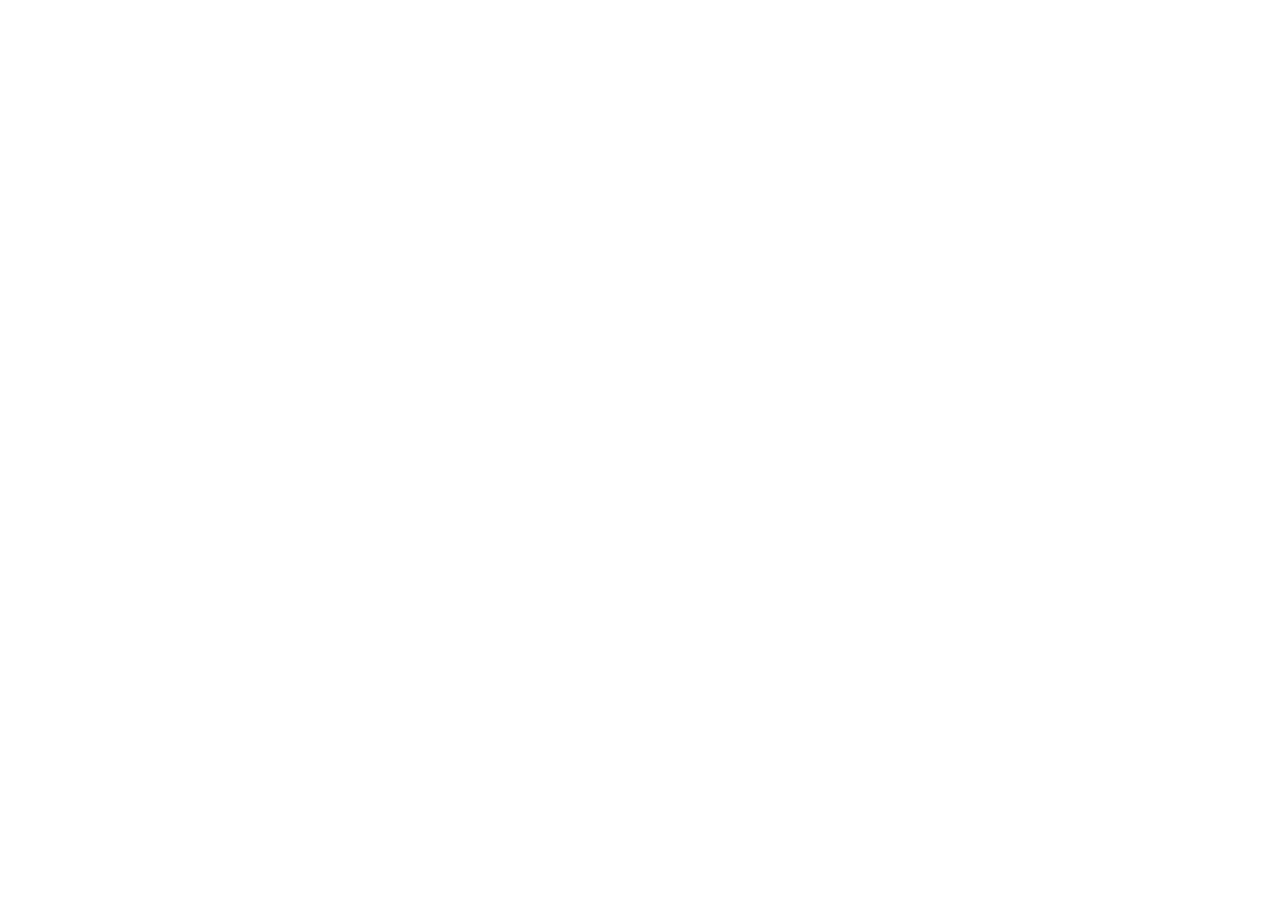
==== frontend-development.html @ 3789cf27 "first commit" ====
<!doctype html>
<html lang="ja">
<head>
  <meta charset="utf-8">
  <meta name="viewport" content="width=device-width, initial-scale=1">
  <title>フロントエンド開発 | Code Canvas</title>
</head>
<body>
  <!-- ワークショップ受講者がページ内容を作成してください。 -->
</body>
</html>
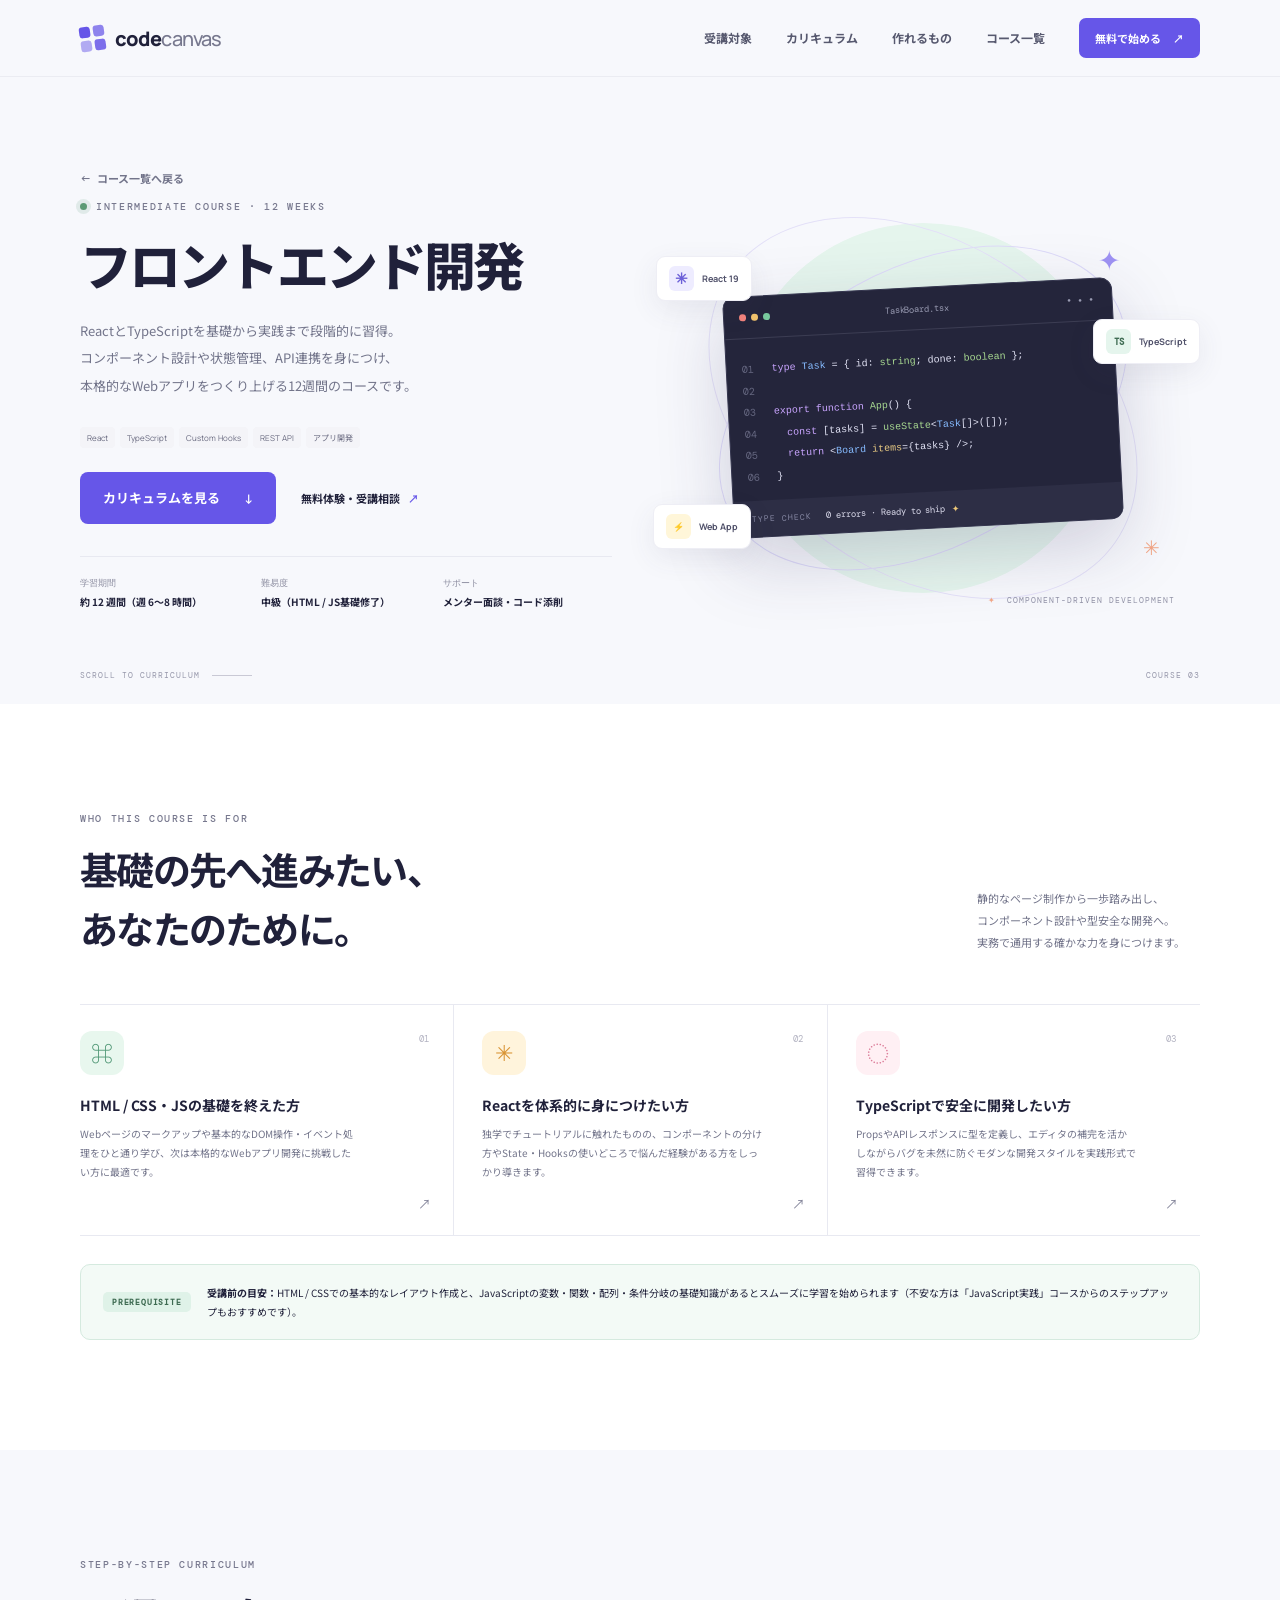
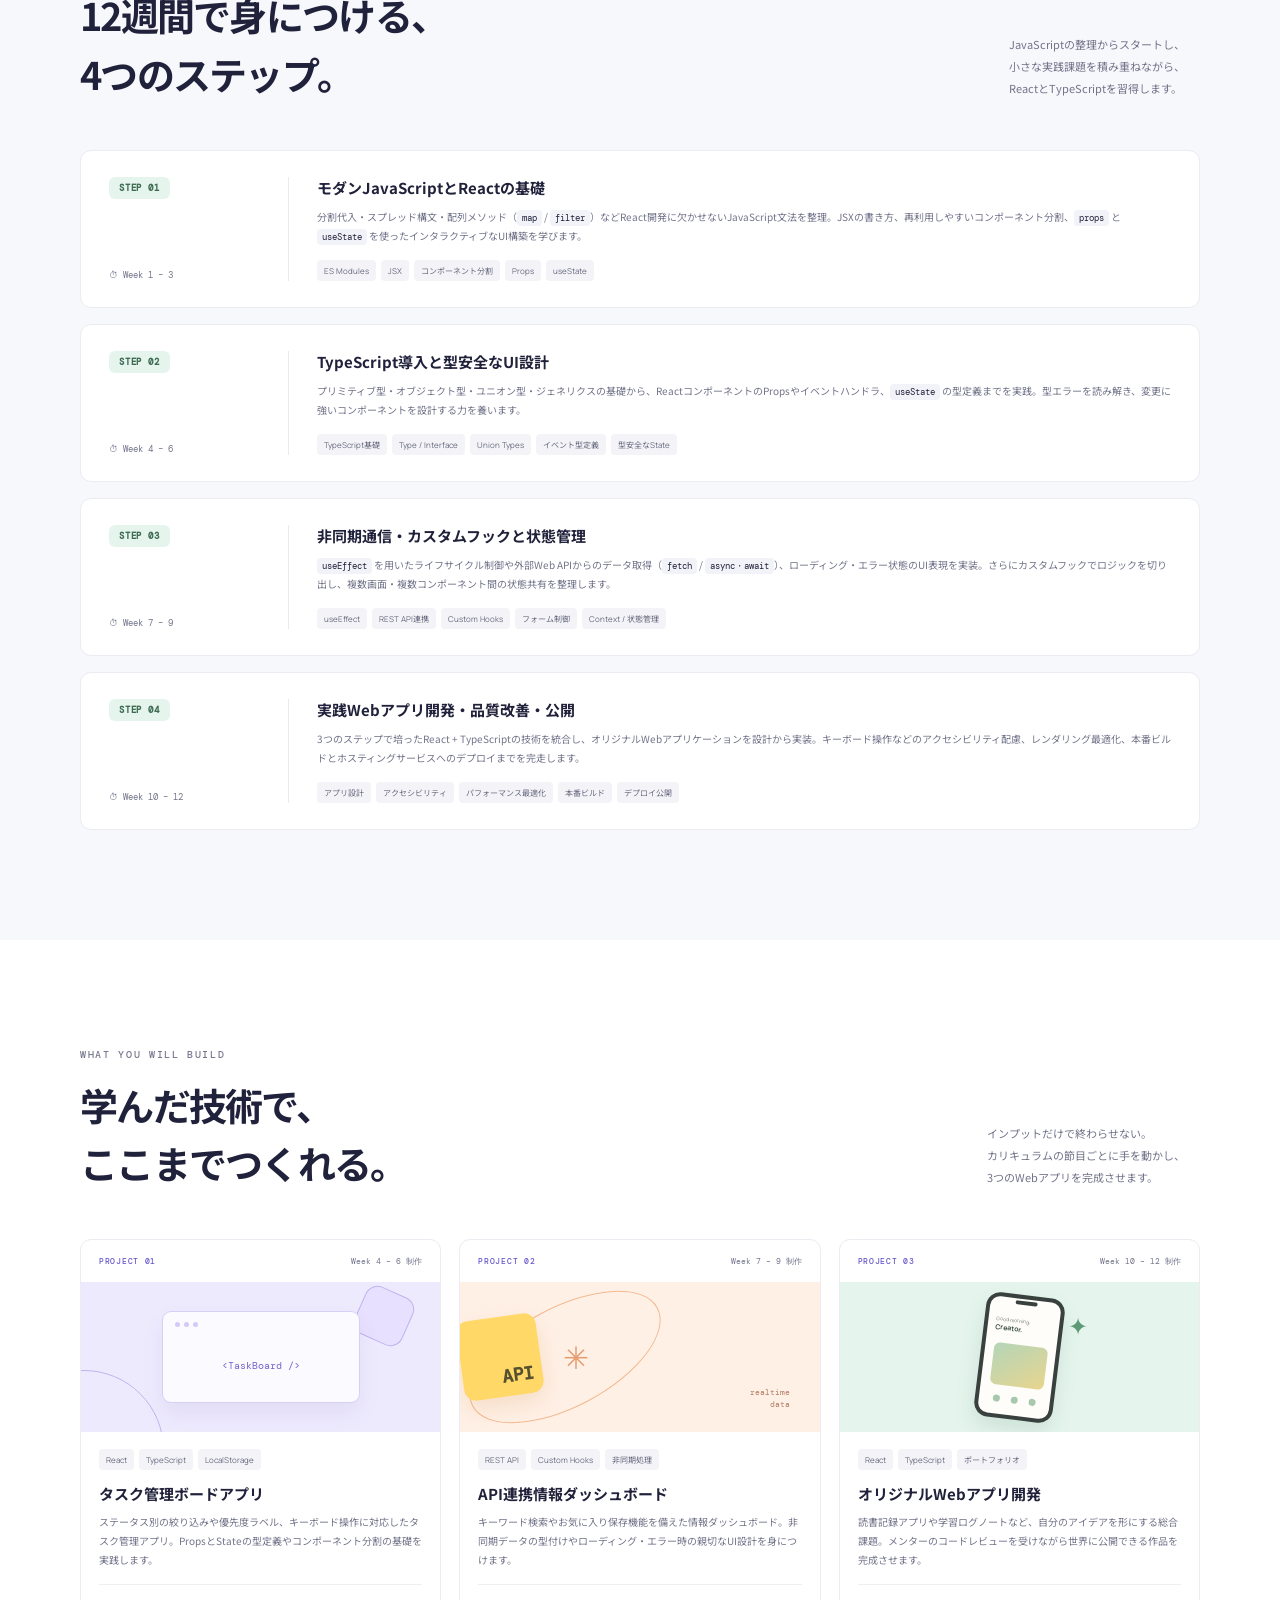
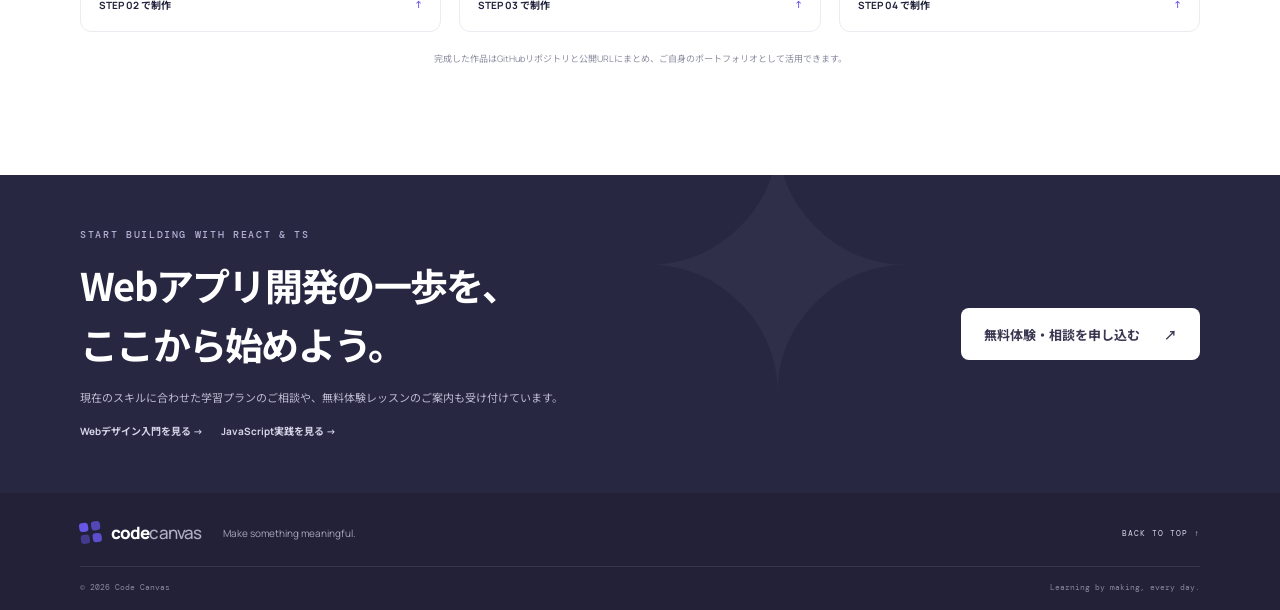
==== commit b37f1035: "feat: フロントエンド開発コースの詳細ページを作成 (#23)" ====
--- a/frontend-development.html
+++ b/frontend-development.html
@@ -3,9 +3,205 @@
 <head>
   <meta charset="utf-8">
   <meta name="viewport" content="width=device-width, initial-scale=1">
+  <meta name="description" content="Code Canvasのフロントエンド開発コース詳細。ReactとTypeScriptを使い、段階的なカリキュラムで本格的なWebアプリケーション開発を学びます。">
+  <meta name="theme-color" content="#f7f8fc">
   <title>フロントエンド開発 | Code Canvas</title>
+  <link rel="preconnect" href="https://fonts.googleapis.com">
+  <link rel="preconnect" href="https://fonts.gstatic.com" crossorigin>
+  <link href="https://fonts.googleapis.com/css2?family=DM+Mono:wght@400;500&family=Manrope:wght@400;500;600;700;800&family=Noto+Sans+JP:wght@400;500;600;700;800&display=swap" rel="stylesheet">
+  <link rel="stylesheet" href="styles.css">
+  <script src="script.js" defer></script>
 </head>
 <body>
-  <!-- ワークショップ受講者がページ内容を作成してください。 -->
+  <a class="skip-link" href="#main">コンテンツへスキップ</a>
+  <header class="site-header">
+    <div class="container header-inner">
+      <a class="brand" href="index.html" aria-label="Code Canvas ホーム">
+        <span class="brand-mark" aria-hidden="true"><span></span><span></span><span></span><span></span></span>
+        <span>code<span class="brand-light">canvas</span></span>
+      </a>
+      <button class="menu-toggle" type="button" aria-expanded="false" aria-controls="primary-nav" aria-label="メニューを開く">
+        <span></span><span></span>
+      </button>
+      <nav class="nav" id="primary-nav" aria-label="メインナビゲーション">
+        <a href="#target">受講対象</a>
+        <a href="#curriculum">カリキュラム</a>
+        <a href="#projects">作れるもの</a>
+        <a href="index.html#courses">コース一覧</a>
+        <a class="button button-small nav-cta" href="index.html#contact">無料で始める <span aria-hidden="true">↗</span></a>
+      </nav>
+    </div>
+  </header>
+
+  <main id="main">
+    <section class="hero course-hero" id="overview" aria-labelledby="course-hero-title">
+      <div class="container hero-grid">
+        <div class="hero-copy">
+          <a class="back-link" href="index.html#courses"><span aria-hidden="true">←</span> コース一覧へ戻る</a>
+          <p class="eyebrow"><span class="eyebrow-dot dot-mint"></span> INTERMEDIATE COURSE · 12 WEEKS</p>
+          <h1 id="course-hero-title"><span>フロントエンド</span><span>開発</span></h1>
+          <p class="hero-lead">ReactとTypeScriptを基礎から実践まで段階的に習得。<br>コンポーネント設計や状態管理、API連携を身につけ、<br>本格的なWebアプリをつくり上げる12週間のコースです。</p>
+          <div class="course-tags hero-tags" aria-label="学習する主な技術"><span>React</span><span>TypeScript</span><span>Custom Hooks</span><span>REST API</span><span>アプリ開発</span></div>
+          <div class="hero-actions">
+            <a class="button" href="#curriculum">カリキュラムを見る <span aria-hidden="true">↓</span></a>
+            <a class="text-link" href="index.html#contact">無料体験・受講相談 <span aria-hidden="true">↗</span></a>
+          </div>
+          <dl class="course-meta-list">
+            <div><dt>学習期間</dt><dd>約 12 週間（週 6〜8 時間）</dd></div>
+            <div><dt>難易度</dt><dd>中級（HTML / JS基礎修了）</dd></div>
+            <div><dt>サポート</dt><dd>メンター面談・コード添削</dd></div>
+          </dl>
+        </div>
+        <div class="hero-art course-hero-art" aria-label="ReactとTypeScriptでコンポーネントを組み立てる様子を表したイラスト" role="img">
+          <div class="art-orbit orbit-one"></div><div class="art-orbit orbit-two"></div>
+          <div class="floating-tag tag-html"><span class="tag-icon blue">✳</span><span>React 19</span></div>
+          <div class="floating-tag tag-js"><span class="tag-icon mint">TS</span><span>TypeScript</span></div>
+          <div class="floating-tag tag-react"><span class="tag-icon yellow">⚡</span><span>Web App</span></div>
+          <div class="editor-card">
+            <div class="editor-top"><div class="editor-dots"><i></i><i></i><i></i></div><span>TaskBoard.tsx</span><span class="editor-menu">···</span></div>
+            <div class="editor-body" aria-hidden="true">
+              <div><b>01</b><code><span class="code-purple">type</span> <span class="code-blue">Task</span> = { id: <span class="code-green">string</span>; done: <span class="code-green">boolean</span> };</code></div>
+              <div><b>02</b><code></code></div>
+              <div><b>03</b><code><span class="code-purple">export function</span> <span class="code-green">App</span>() {</code></div>
+              <div><b>04</b><code>&nbsp;&nbsp;<span class="code-purple">const</span> [tasks] = <span class="code-green">useState</span>&lt;<span class="code-blue">Task</span>[]&gt;([]);</code></div>
+              <div><b>05</b><code>&nbsp;&nbsp;<span class="code-purple">return</span> &lt;<span class="code-blue">Board</span> <span class="code-yellow">items</span>={tasks} /&gt;;</code></div>
+              <div><b>06</b><code>}</code></div>
+            </div>
+            <div class="editor-output"><span class="output-label">TYPE CHECK</span><span>0 errors · Ready to ship<span class="sparkle">✦</span></span></div>
+          </div>
+          <span class="art-spark spark-a">✦</span><span class="art-spark spark-b">✳</span>
+          <div class="art-note"><span>✦</span> COMPONENT-DRIVEN DEVELOPMENT</div>
+        </div>
+      </div>
+      <div class="hero-bottom container"><span>SCROLL TO CURRICULUM</span><span class="scroll-line"></span><span>COURSE 03</span></div>
+    </section>
+
+    <section class="section about-section" id="target" aria-labelledby="target-title">
+      <div class="container">
+        <div class="section-heading">
+          <div>
+            <p class="eyebrow">WHO THIS COURSE IS FOR</p>
+            <h2 id="target-title">基礎の先へ進みたい、<br class="mobile-break">あなたのために。</h2>
+          </div>
+          <p class="section-intro">静的なページ制作から一歩踏み出し、<br>コンポーネント設計や型安全な開発へ。<br>実務で通用する確かな力を身につけます。</p>
+        </div>
+        <div class="feature-grid">
+          <article class="feature-card"><span class="feature-number">01</span><div class="feature-icon icon-green" aria-hidden="true">⌘</div><h3>HTML / CSS・JSの基礎を終えた方</h3><p>Webページのマークアップや基本的なDOM操作・イベント処理をひと通り学び、次は本格的なWebアプリ開発に挑戦したい方に最適です。</p><span class="feature-arrow" aria-hidden="true">↗</span></article>
+          <article class="feature-card"><span class="feature-number">02</span><div class="feature-icon icon-yellow" aria-hidden="true">✳</div><h3>Reactを体系的に身につけたい方</h3><p>独学でチュートリアルに触れたものの、コンポーネントの分け方やState・Hooksの使いどころで悩んだ経験がある方をしっかり導きます。</p><span class="feature-arrow" aria-hidden="true">↗</span></article>
+          <article class="feature-card"><span class="feature-number">03</span><div class="feature-icon icon-pink" aria-hidden="true">◌</div><h3>TypeScriptで安全に開発したい方</h3><p>PropsやAPIレスポンスに型を定義し、エディタの補完を活かしながらバグを未然に防ぐモダンな開発スタイルを実践形式で習得できます。</p><span class="feature-arrow" aria-hidden="true">↗</span></article>
+        </div>
+        <div class="prereq-box" role="note" aria-label="受講前の目安スキル">
+          <span class="prereq-badge">PREREQUISITE</span>
+          <p><strong>受講前の目安：</strong>HTML / CSSでの基本的なレイアウト作成と、JavaScriptの変数・関数・配列・条件分岐の基礎知識があるとスムーズに学習を始められます（不安な方は「JavaScript実践」コースからのステップアップもおすすめです）。</p>
+        </div>
+      </div>
+    </section>
+
+    <section class="section courses-section" id="curriculum" aria-labelledby="curriculum-title">
+      <div class="container">
+        <div class="section-heading">
+          <div>
+            <p class="eyebrow">STEP-BY-STEP CURRICULUM</p>
+            <h2 id="curriculum-title">12週間で身につける、<br class="mobile-break">4つのステップ。</h2>
+          </div>
+          <p class="section-intro">JavaScriptの整理からスタートし、<br>小さな実践課題を積み重ねながら、<br>ReactとTypeScriptを習得します。</p>
+        </div>
+        <ol class="curriculum-list">
+          <li class="curriculum-item">
+            <div class="curriculum-meta"><span class="curriculum-step">STEP 01</span><span class="curriculum-weeks">⏱ Week 1 – 3</span></div>
+            <div class="curriculum-body">
+              <h3>モダンJavaScriptとReactの基礎</h3>
+              <p>分割代入・スプレッド構文・配列メソッド（<code>map</code> / <code>filter</code>）などReact開発に欠かせないJavaScript文法を整理。JSXの書き方、再利用しやすいコンポーネント分割、<code>props</code> と <code>useState</code> を使ったインタラクティブなUI構築を学びます。</p>
+              <div class="course-tags"><span>ES Modules</span><span>JSX</span><span>コンポーネント分割</span><span>Props</span><span>useState</span></div>
+            </div>
+          </li>
+          <li class="curriculum-item">
+            <div class="curriculum-meta"><span class="curriculum-step">STEP 02</span><span class="curriculum-weeks">⏱ Week 4 – 6</span></div>
+            <div class="curriculum-body">
+              <h3>TypeScript導入と型安全なUI設計</h3>
+              <p>プリミティブ型・オブジェクト型・ユニオン型・ジェネリクスの基礎から、ReactコンポーネントのPropsやイベントハンドラ、<code>useState</code> の型定義までを実践。型エラーを読み解き、変更に強いコンポーネントを設計する力を養います。</p>
+              <div class="course-tags"><span>TypeScript基礎</span><span>Type / Interface</span><span>Union Types</span><span>イベント型定義</span><span>型安全なState</span></div>
+            </div>
+          </li>
+          <li class="curriculum-item">
+            <div class="curriculum-meta"><span class="curriculum-step">STEP 03</span><span class="curriculum-weeks">⏱ Week 7 – 9</span></div>
+            <div class="curriculum-body">
+              <h3>非同期通信・カスタムフックと状態管理</h3>
+              <p><code>useEffect</code> を用いたライフサイクル制御や外部Web APIからのデータ取得（<code>fetch</code> / <code>async・await</code>）、ローディング・エラー状態のUI表現を実装。さらにカスタムフックでロジックを切り出し、複数画面・複数コンポーネント間の状態共有を整理します。</p>
+              <div class="course-tags"><span>useEffect</span><span>REST API連携</span><span>Custom Hooks</span><span>フォーム制御</span><span>Context / 状態管理</span></div>
+            </div>
+          </li>
+          <li class="curriculum-item">
+            <div class="curriculum-meta"><span class="curriculum-step">STEP 04</span><span class="curriculum-weeks">⏱ Week 10 – 12</span></div>
+            <div class="curriculum-body">
+              <h3>実践Webアプリ開発・品質改善・公開</h3>
+              <p>3つのステップで培ったReact + TypeScriptの技術を統合し、オリジナルWebアプリケーションを設計から実装。キーボード操作などのアクセシビリティ配慮、レンダリング最適化、本番ビルドとホスティングサービスへのデプロイまでを完走します。</p>
+              <div class="course-tags"><span>アプリ設計</span><span>アクセシビリティ</span><span>パフォーマンス最適化</span><span>本番ビルド</span><span>デプロイ公開</span></div>
+            </div>
+          </li>
+        </ol>
+      </div>
+    </section>
+
+    <section class="section about-section" id="projects" aria-labelledby="projects-title">
+      <div class="container">
+        <div class="section-heading">
+          <div>
+            <p class="eyebrow">WHAT YOU WILL BUILD</p>
+            <h2 id="projects-title">学んだ技術で、<br class="mobile-break">ここまでつくれる。</h2>
+          </div>
+          <p class="section-intro">インプットだけで終わらせない。<br>カリキュラムの節目ごとに手を動かし、<br>3つのWebアプリを完成させます。</p>
+        </div>
+        <div class="course-grid">
+          <article class="course-card course-lavender">
+            <div class="course-topline"><span class="course-level">PROJECT 01</span><span class="course-time">Week 4 – 6 制作</span></div>
+            <div class="course-visual visual-web"><span class="visual-window"><i></i><i></i><i></i><b>&lt;TaskBoard /&gt;</b></span><span class="visual-shape shape-circle"></span><span class="visual-shape shape-square"></span></div>
+            <div class="course-content">
+              <div class="course-tags"><span>React</span><span>TypeScript</span><span>LocalStorage</span></div>
+              <h3>タスク管理ボードアプリ</h3>
+              <p>ステータス別の絞り込みや優先度ラベル、キーボード操作に対応したタスク管理アプリ。PropsとStateの型定義やコンポーネント分割の基礎を実践します。</p>
+              <a href="#curriculum" class="course-link">STEP 02 で制作 <span aria-hidden="true">↑</span></a>
+            </div>
+          </article>
+          <article class="course-card course-peach">
+            <div class="course-topline"><span class="course-level">PROJECT 02</span><span class="course-time">Week 7 – 9 制作</span></div>
+            <div class="course-visual visual-js"><span class="js-tile">API</span><span class="visual-orbit"></span><span class="js-spark">✳</span><span class="js-label">realtime<br>data</span></div>
+            <div class="course-content">
+              <div class="course-tags"><span>REST API</span><span>Custom Hooks</span><span>非同期処理</span></div>
+              <h3>API連携情報ダッシュボード</h3>
+              <p>キーワード検索やお気に入り保存機能を備えた情報ダッシュボード。非同期データの型付けやローディング・エラー時の親切なUI設計を身につけます。</p>
+              <a href="#curriculum" class="course-link">STEP 03 で制作 <span aria-hidden="true">↑</span></a>
+            </div>
+          </article>
+          <article class="course-card course-mint">
+            <div class="course-topline"><span class="course-level">PROJECT 03</span><span class="course-time">Week 10 – 12 制作</span></div>
+            <div class="course-visual visual-app"><div class="app-phone"><span class="phone-notch"></span><span class="phone-greeting">Good morning,<br><b>Creator.</b></span><span class="phone-card"></span><span class="phone-nav"><i></i><i></i><i></i></span></div><span class="app-spark">✦</span></div>
+            <div class="course-content">
+              <div class="course-tags"><span>React</span><span>TypeScript</span><span>ポートフォリオ</span></div>
+              <h3>オリジナルWebアプリ開発</h3>
+              <p>読書記録アプリや学習ログノートなど、自分のアイデアを形にする総合課題。メンターのコードレビューを受けながら世界に公開できる作品を完成させます。</p>
+              <a href="#curriculum" class="course-link">STEP 04 で制作 <span aria-hidden="true">↑</span></a>
+            </div>
+          </article>
+        </div>
+        <p class="course-note">完成した作品はGitHubリポジトリと公開URLにまとめ、ご自身のポートフォリオとして活用できます。</p>
+      </div>
+    </section>
+
+    <section class="cta-section" aria-labelledby="cta-title">
+      <div class="container cta-inner">
+        <div>
+          <p class="eyebrow">START BUILDING WITH REACT &amp; TS</p>
+          <h2 id="cta-title">Webアプリ開発の一歩を、<br>ここから始めよう。</h2>
+          <p>現在のスキルに合わせた学習プランのご相談や、無料体験レッスンのご案内も受け付けています。</p>
+          <div class="cta-sublinks"><a href="web-design.html">Webデザイン入門を見る →</a><a href="javascript-practice.html">JavaScript実践を見る →</a></div>
+        </div>
+        <a href="index.html#contact" class="button button-light">無料体験・相談を申し込む <span aria-hidden="true">↗</span></a>
+        <span class="cta-decoration" aria-hidden="true">✦</span>
+      </div>
+    </section>
+  </main>
+
+  <footer class="site-footer"><div class="container footer-main"><a class="brand footer-brand" href="index.html"><span class="brand-mark" aria-hidden="true"><span></span><span></span><span></span><span></span></span><span>code<span class="brand-light">canvas</span></span></a><p>Make something meaningful.</p><a href="#overview" class="back-top">BACK TO TOP ↑</a></div><div class="container footer-bottom"><span>© 2026 Code Canvas</span><span>Learning by making, every day.</span></div></footer>
 </body>
 </html>
--- a/styles.css
+++ b/styles.css
@@ -0,0 +1,71 @@
+:root {
+  color-scheme: light;
+  --ink: #20213a;
+  --muted: #72748a;
+  --paper: #f7f8fc;
+  --white: #fff;
+  --purple: #6656e8;
+  --purple-dark: #5140d1;
+  --line: #e8e9f1;
+  --font: "Manrope", "Noto Sans JP", sans-serif;
+  --jp: "Noto Sans JP", sans-serif;
+  --mono: "DM Mono", monospace;
+}
+* { box-sizing: border-box; }
+html { scroll-behavior: smooth; scroll-padding-top: 88px; }
+body { margin: 0; color: var(--ink); background: var(--paper); font-family: var(--font); -webkit-font-smoothing: antialiased; }
+a { color: inherit; text-decoration: none; }
+button, input, textarea { font: inherit; }
+.container { width: min(1120px, calc(100% - 64px)); margin-inline: auto; }
+.skip-link { position: absolute; top: -48px; left: 16px; z-index: 20; padding: 12px 16px; color: white; background: var(--ink); border-radius: 8px; }
+.skip-link:focus { top: 12px; }
+.site-header { position: sticky; z-index: 10; top: 0; background: rgb(247 248 252 / 92%); backdrop-filter: blur(16px); border-bottom: 1px solid rgb(32 33 58 / 5%); }
+.header-inner { height: 76px; display: flex; align-items: center; justify-content: space-between; }
+.brand { display: inline-flex; align-items: center; gap: 10px; font-size: 20px; font-weight: 800; letter-spacing: -.9px; }
+.brand-light { font-weight: 500; color: #77788e; }
+.brand-mark { width: 25px; height: 25px; display: grid; grid-template-columns: 1fr 1fr; gap: 3px; transform: rotate(-8deg); }
+.brand-mark span { border-radius: 3px; background: var(--purple); }
+.brand-mark span:nth-child(2) { opacity: .72; }.brand-mark span:nth-child(3) { opacity: .48; }.brand-mark span:nth-child(4) { opacity: .85; }
+.nav { display: flex; align-items: center; gap: 34px; font-size: 12px; font-weight: 700; color: #57596f; }
+.nav a:not(.button):hover, .text-link:hover { color: var(--purple); }
+.button { min-height: 52px; display: inline-flex; align-items: center; justify-content: center; gap: 24px; padding: 0 23px; color: white; background: var(--purple); border: 0; border-radius: 8px; font-size: 13px; font-weight: 700; transition: background .2s, transform .2s; cursor: pointer; }
+.button:hover { background: var(--purple-dark); transform: translateY(-2px); }
+.button-small { min-height: 40px; gap: 12px; padding: 0 16px; font-size: 11px; border-radius: 7px; }
+.menu-toggle { display: none; }
+.hero { position: relative; padding-top: 76px; overflow: hidden; }
+.hero-grid { min-height: 470px; display: grid; grid-template-columns: 1fr 1.04fr; align-items: center; gap: 34px; }
+.hero-copy { padding-bottom: 42px; }
+.eyebrow { display: flex; align-items: center; gap: 9px; margin: 0 0 18px; font: 500 10px/1 var(--mono); letter-spacing: 1.65px; color: #77788e; }
+.eyebrow-dot { width: 7px; height: 7px; display: inline-block; border-radius: 50%; background: #ffad7a; box-shadow: 0 0 0 4px #ffad7a25; }
+h1, h2, h3, p { margin-top: 0; }
+h1 { margin-bottom: 20px; font-family: var(--jp); font-size: clamp(42px, 5.4vw, 66px); font-weight: 800; line-height: 1.3; letter-spacing: -.055em; }
+.hero-lead { margin-bottom: 28px; color: var(--muted); font-family: var(--jp); font-size: 13px; line-height: 2.1; }
+.hero-actions { display: flex; align-items: center; gap: 25px; }
+.text-link { font-size: 11px; font-weight: 700; transition: color .2s; }
+.text-link span { margin-left: 6px; color: var(--purple); }
+.hero-proof { display: flex; align-items: center; gap: 12px; margin-top: 40px; color: #77788e; font-size: 10px; }
+.hero-proof p { margin: 0; }.hero-proof strong { color: var(--ink); font-size: 13px; }.proof-divider { width: 1px; height: 19px; margin: 0 4px; background: #d9dae5; }.rating span { color: #f2a946; letter-spacing: 1px; }
+.avatar-stack { display: flex; padding-left: 3px; }.avatar-stack span { width: 25px; height: 25px; display: grid; place-items: center; margin-left: -3px; border: 2px solid var(--paper); border-radius: 50%; color: #4c4665; background: #f6c9b9; font-size: 8px; font-weight: 700; }.avatar-stack span:nth-child(2) { background: #c7d9fa; }.avatar-stack span:nth-child(3) { background: #d6c9f7; }.avatar-stack span:nth-child(4) { background: #e8e8f0; }
+.hero-art { position: relative; height: 430px; display: grid; place-items: center; isolation: isolate; }
+.hero-art::before { position: absolute; z-index: -2; width: 370px; height: 370px; content: ""; border-radius: 50%; background: #eceaff; }
+.art-orbit { position: absolute; z-index: -1; width: 440px; height: 280px; border: 1px solid #dedbf9; border-radius: 50%; transform: rotate(-29deg); }.orbit-two { width: 470px; height: 330px; transform: rotate(35deg); border-color: #e4e1f8; }
+.editor-card { position: relative; z-index: 1; width: min(390px, 82%); overflow: hidden; border: 1px solid #34354e; border-radius: 12px; background: #24253b; box-shadow: 0 24px 70px #34305d36; transform: rotate(-3deg); }
+.editor-top { height: 42px; display: flex; align-items: center; justify-content: space-between; padding: 0 15px; color: #999bb2; border-bottom: 1px solid #3c3d53; font: 9px var(--mono); }.editor-dots { display: flex; gap: 5px; }.editor-dots i { width: 7px; height: 7px; border-radius: 50%; background: #f3837c; }.editor-dots i:nth-child(2) { background: #f2c36c; }.editor-dots i:nth-child(3) { background: #78c99d; }.editor-menu { font-size: 18px; line-height: 1; }
+.editor-body { padding: 20px 15px 13px; font: 10px/2.15 var(--mono); color: #e2e3f5; }.editor-body div { display: flex; white-space: pre; }.editor-body b { width: 30px; flex: 0 0 30px; color: #676982; font-weight: 400; }.code-purple { color: #c9a5ff; }.code-blue { color: #86bbff; }.code-yellow { color: #e9cb83; }.code-green { color: #a8d991; }.cursor { display: inline-block; width: 1px; height: 12px; margin-left: 2px; vertical-align: middle; background: #c9a5ff; }
+.editor-output { display: flex; align-items: center; gap: 14px; padding: 12px 17px; color: #dcdced; background: #2d2e45; font: 9px var(--mono); }.output-label { color: #898ba6; font-size: 8px; letter-spacing: 1px; }.sparkle { margin-left: 7px; color: #edc778; }
+.floating-tag { position: absolute; z-index: 2; display: flex; align-items: center; gap: 8px; padding: 9px 12px; color: #50516a; background: white; border: 1px solid #eeeef5; border-radius: 9px; box-shadow: 0 9px 28px #44436516; font-size: 9px; font-weight: 700; }.tag-html { top: 63px; left: 10px; }.tag-js { top: 126px; right: 0; }.tag-react { bottom: 74px; left: 7px; }.tag-icon { width: 25px; height: 25px; display: grid; place-items: center; border-radius: 6px; font: 700 9px var(--mono); }.orange { color: #df7945; background: #fff0e7; }.yellow { color: #a47b17; background: #fff6d9; }.blue { color: #6d61d8; background: #eeecff; font-size: 15px; }
+.art-spark { position: absolute; color: #9e92f3; }.spark-a { top: 48px; right: 79px; font-size: 27px; }.spark-b { bottom: 62px; right: 40px; color: #f3a786; font-size: 20px; }.art-note { position: absolute; right: 25px; bottom: 18px; color: #9293a7; font: 8px var(--mono); letter-spacing: 1px; }.art-note span { margin-right: 5px; color: #f3a786; }
+.hero-bottom { display: flex; align-items: center; gap: 12px; padding: 7px 0 24px; color: #9697aa; font: 8px var(--mono); letter-spacing: 1px; }.scroll-line { width: 40px; height: 1px; background: #c9c9d5; }.hero-bottom span:last-child { margin-left: auto; }
+.section { padding: 110px 0; }.about-section { background: white; }.section-heading { display: flex; align-items: end; justify-content: space-between; gap: 40px; margin-bottom: 46px; }.section-heading .eyebrow, .contact-copy .eyebrow, .cta-inner .eyebrow { margin-bottom: 16px; }.section-heading h2, .contact-copy h2, .cta-inner h2 { margin-bottom: 0; font-family: var(--jp); font-size: clamp(27px, 3.3vw, 38px); line-height: 1.55; letter-spacing: -.045em; }.section-intro { margin: 0 15px 5px 0; color: var(--muted); font-family: var(--jp); font-size: 11px; line-height: 2; }
+.feature-grid { display: grid; grid-template-columns: repeat(3, 1fr); border-top: 1px solid var(--line); border-bottom: 1px solid var(--line); }.feature-card { position: relative; min-height: 230px; padding: 26px 28px 25px 0; }.feature-card + .feature-card { padding-left: 28px; border-left: 1px solid var(--line); }.feature-number { position: absolute; top: 28px; right: 24px; color: #b2b2c1; font: 9px var(--mono); }.feature-card + .feature-card .feature-number { right: 24px; }.feature-icon { width: 44px; height: 44px; display: grid; place-items: center; margin-bottom: 20px; border-radius: 12px; font-size: 22px; }.icon-yellow { color: #d99434; background: #fff4dc; }.icon-pink { color: #dc7e9a; background: #fff0f4; }.icon-green { color: #519876; background: #e8f7ee; }.feature-card h3 { margin-bottom: 9px; font-family: var(--jp); font-size: 14px; }.feature-card p { max-width: 280px; margin-bottom: 0; color: var(--muted); font-family: var(--jp); font-size: 10px; line-height: 1.9; }.feature-arrow { position: absolute; right: 22px; bottom: 22px; color: #85869b; font-size: 13px; }
+.courses-section { background: #f7f8fc; }.courses-heading { align-items: end; margin-bottom: 35px; }.courses-heading h2 { font-size: clamp(26px, 3vw, 35px); }.desktop-link { margin-bottom: 7px; }.course-grid { display: grid; grid-template-columns: repeat(3, 1fr); gap: 18px; }.course-card { overflow: hidden; border: 1px solid #ebebf1; border-radius: 11px; background: white; transition: transform .2s, box-shadow .2s; }.course-card:hover { transform: translateY(-4px); box-shadow: 0 15px 35px #39365e12; }.course-topline { height: 42px; display: flex; align-items: center; justify-content: space-between; padding: 0 18px; color: #72738a; font: 8px var(--mono); letter-spacing: .7px; }.course-level { color: #6556cc; font-weight: 500; }.course-time { letter-spacing: 0; }.course-visual { position: relative; height: 150px; display: grid; place-items: center; overflow: hidden; }.course-lavender .course-visual { background: #eeeafe; }.course-peach .course-visual { background: #fff0e6; }.course-mint .course-visual { background: #e5f5ed; }.visual-window { position: relative; z-index: 1; width: 198px; height: 92px; display: flex; align-items: center; gap: 5px; padding: 13px; border: 1px solid #d7d0f4; border-radius: 9px; background: #fbfaff; box-shadow: 0 11px 22px #50447714; }.visual-window i { position: absolute; top: 10px; width: 5px; height: 5px; border-radius: 50%; background: #d5c9fa; }.visual-window i:nth-child(1) { left: 12px; }.visual-window i:nth-child(2) { left: 21px; }.visual-window i:nth-child(3) { left: 30px; }.visual-window b { margin: 17px auto 0; color: #7464cb; font: 10px var(--mono); }.visual-shape { position: absolute; border: 1px solid #bfb4ee; }.shape-circle { width: 160px; height: 160px; left: -77px; bottom: -98px; border-radius: 50%; }.shape-square { width: 52px; height: 52px; top: 8px; right: 30px; border-radius: 13px; transform: rotate(24deg); background: #e7e0ff; }
+.visual-js { display: flex; gap: 23px; }.js-tile { position: relative; z-index: 1; width: 80px; height: 80px; display: grid; place-items: end; padding: 8px; border-radius: 12px; color: #565031; background: #ffd868; box-shadow: 0 9px 22px #c88d4630; font: 700 18px var(--mono); transform: rotate(-8deg); }.visual-orbit { position: absolute; width: 210px; height: 100px; border: 1px solid #f3b88e; border-radius: 50%; transform: rotate(-28deg); }.js-spark { position: relative; z-index: 1; color: #e59d73; font-size: 31px; }.js-label { position: absolute; right: 30px; bottom: 22px; color: #b27b62; font: 8px/1.5 var(--mono); text-align: right; }
+.app-phone { position: relative; width: 79px; height: 125px; overflow: hidden; border: 4px solid #39413f; border-radius: 14px; background: #fffdfa; box-shadow: 0 10px 20px #3f745e24; transform: rotate(7deg); }.phone-notch { position: absolute; top: 2px; left: 25px; width: 22px; height: 4px; border-radius: 3px; background: #39413f; }.phone-greeting { display: block; margin: 19px 8px 10px; color: #777f77; font: 5px/1.4 var(--font); }.phone-greeting b { color: #3e5346; font-size: 7px; }.phone-card { display: block; width: 54px; height: 42px; margin: auto; border-radius: 6px; background: linear-gradient(145deg,#b4d5b9,#e8d58e); }.phone-nav { display: flex; justify-content: space-around; margin: 10px 8px 0; }.phone-nav i { width: 7px; height: 7px; border-radius: 50%; background: #a7c8ad; }.app-spark { position: absolute; top: 27px; right: 31%; color: #5b9a74; font-size: 24px; }.course-content { padding: 17px 18px 19px; }.course-tags { display: flex; flex-wrap: wrap; gap: 5px; margin-bottom: 13px; }.course-tags span { padding: 5px 7px; color: #68697f; background: #f4f4f8; border-radius: 4px; font-size: 8px; }.course-content h3 { margin-bottom: 8px; font-family: var(--jp); font-size: 15px; }.course-content p { min-height: 42px; margin-bottom: 15px; color: var(--muted); font-family: var(--jp); font-size: 10px; line-height: 1.9; }.course-link { display: flex; justify-content: space-between; padding-top: 12px; border-top: 1px solid #eeeef3; font-size: 10px; font-weight: 700; }.course-link span { color: var(--purple); }.course-note { margin: 20px 0 0; color: #8c8da0; text-align: center; font-size: 9px; }
+.cta-section { position: relative; overflow: hidden; color: white; background: #282742; }.cta-inner { position: relative; min-height: 275px; display: flex; align-items: center; justify-content: space-between; padding-block: 55px; }.cta-inner .eyebrow { color: #b3b0d4; }.cta-inner h2 { font-size: clamp(28px, 3.4vw, 38px); }.cta-inner p:not(.eyebrow) { margin: 15px 0 0; color: #bdbbd0; font-family: var(--jp); font-size: 11px; }.button-light { position: relative; z-index: 1; color: #393650; background: white; }.button-light:hover { color: white; }.cta-decoration { position: absolute; right: 25%; top: -86px; color: #ffffff09; font-size: 340px; line-height: 1; }
+.contact-section { background: white; }.contact-grid { display: grid; grid-template-columns: .9fr 1.1fr; gap: 100px; }.contact-copy h2 { margin-bottom: 18px; font-size: 31px; }.contact-copy > p:not(.eyebrow) { max-width: 340px; color: var(--muted); font-family: var(--jp); font-size: 11px; line-height: 2; }.contact-email { display: inline-block; margin-top: 17px; padding-bottom: 8px; border-bottom: 1px solid #dcdce6; font: 11px var(--mono); }.contact-email span { margin-left: 8px; color: var(--purple); }.contact-form { display: grid; gap: 17px; }.form-row { display: grid; gap: 8px; }.form-row label { font-family: var(--jp); font-size: 10px; font-weight: 700; }.form-row label span { margin-left: 6px; color: #ce6d7d; font-size: 8px; }.form-row input, .form-row textarea { width: 100%; padding: 12px 13px; border: 1px solid #e5e6ed; border-radius: 6px; outline: none; color: var(--ink); background: #fbfbfd; font-family: var(--jp); font-size: 10px; transition: border .2s, box-shadow .2s; }.form-row input:focus, .form-row textarea:focus { border-color: #a49aef; box-shadow: 0 0 0 3px #6656e817; }.form-row textarea { resize: vertical; }.form-submit { justify-self: start; min-height: 46px; gap: 28px; }.form-status { min-height: 0; margin: -9px 0 0; color: #30815b; font-family: var(--jp); font-size: 10px; }.form-note { margin: -10px 0 0; color: #999aac; font-family: var(--jp); font-size: 9px; }
+.site-footer { padding: 28px 0 18px; color: #d2d1e0; background: #222137; }.footer-main { display: flex; align-items: center; gap: 22px; padding-bottom: 22px; }.footer-brand { color: white; font-size: 17px; }.footer-brand .brand-light { color: #b0afc4; }.footer-brand .brand-mark { width: 21px; height: 21px; }.footer-main p { margin: 0; color: #a7a6bb; font-size: 10px; }.back-top { margin-left: auto; font: 8px var(--mono); letter-spacing: 1px; }.footer-bottom { display: flex; justify-content: space-between; padding-top: 15px; border-top: 1px solid #ffffff19; color: #88879e; font: 8px var(--mono); }
+a:focus-visible, button:focus-visible { outline: 2px solid var(--purple); outline-offset: 3px; border-radius: 4px; }.course-hero h1 { font-size: clamp(36px, 4.2vw, 52px); }.course-hero h1 span { display: inline-block; }.section-heading { flex-wrap: wrap; }.back-link { display: inline-flex; align-items: center; gap: 6px; margin-bottom: 16px; color: var(--muted); font-size: 11px; font-weight: 700; transition: color .2s; }.back-link:hover { color: var(--purple); }.eyebrow-dot.dot-mint { background: #5b9a74; box-shadow: 0 0 0 4px #5b9a7425; }.hero-tags { margin-bottom: 24px; }.course-meta-list { display: grid; grid-template-columns: repeat(3, 1fr); gap: 12px; margin: 32px 0 0; padding-top: 20px; border-top: 1px solid var(--line); }.course-meta-list dt { margin-bottom: 4px; color: #8c8da0; font: 9px var(--mono); }.course-meta-list dd { margin: 0; font-family: var(--jp); font-size: 10px; font-weight: 700; line-height: 1.5; }.course-hero-art::before { background: #e5f5ed; }.mint { color: #3e6b52; background: #e5f5ed; }.prereq-box { display: flex; align-items: center; gap: 16px; margin-top: 28px; padding: 18px 22px; border: 1px solid #d5eadf; border-radius: 10px; background: #f3faf6; }.prereq-badge { flex-shrink: 0; padding: 5px 9px; border-radius: 5px; color: #3e6b52; background: #dff2e8; font: 700 8px var(--mono); letter-spacing: .8px; }.prereq-box p { margin: 0; color: var(--ink); font-family: var(--jp); font-size: 10px; line-height: 1.9; }.curriculum-list { list-style: none; margin: 0; padding: 0; display: grid; gap: 16px; }.curriculum-item { display: grid; grid-template-columns: 180px 1fr; gap: 28px; padding: 26px 28px; border: 1px solid #ebebf1; border-radius: 11px; background: white; transition: transform .2s, box-shadow .2s; }.curriculum-item:hover { transform: translateY(-2px); box-shadow: 0 12px 28px #39365e0f; }.curriculum-meta { display: flex; flex-direction: column; justify-content: space-between; padding-right: 20px; border-right: 1px solid var(--line); }.curriculum-step { display: inline-flex; align-self: flex-start; padding: 5px 10px; border-radius: 6px; color: #3e6b52; background: #e5f5ed; font: 700 9px var(--mono); letter-spacing: .8px; }.curriculum-weeks { color: var(--muted); font: 9px var(--mono); }.curriculum-body h3 { margin-bottom: 9px; font-family: var(--jp); font-size: 15px; }.curriculum-body p { margin-bottom: 14px; color: var(--muted); font-family: var(--jp); font-size: 10px; line-height: 1.95; }.curriculum-body code { padding: 2px 5px; border-radius: 4px; color: var(--ink); background: #f2f3f8; font: 9px var(--mono); }.curriculum-body .course-tags { margin-bottom: 0; }.cta-sublinks { display: flex; flex-wrap: wrap; gap: 18px; margin-top: 18px; }.cta-sublinks a { color: #d5d3e8; font-size: 10px; font-weight: 700; transition: color .2s; }.cta-sublinks a:hover { color: white; }
+@media (min-width: 1280px) { .hero-grid { min-height: 510px; } }
+@media (max-width: 850px) { .container { width: min(100% - 44px, 700px); }.hero { padding-top: 48px; }.hero-grid { grid-template-columns: 1fr 1fr; gap: 0; }.hero-art { transform: scale(.85); margin-inline: -30px; }.hero-copy { position: relative; z-index: 2; }.nav { gap: 20px; }.contact-grid { gap: 50px; }.section { padding: 82px 0; }.course-meta-list { grid-template-columns: 1fr; gap: 10px; }.curriculum-item { grid-template-columns: 140px 1fr; gap: 20px; padding: 22px; } }
+@media (max-width: 640px) { html { scroll-padding-top: 68px; }.container { width: calc(100% - 40px); }.header-inner { height: 66px; }.brand { font-size: 18px; }.brand-mark { width: 22px; height: 22px; }.menu-toggle { width: 42px; height: 42px; display: grid; place-content: center; gap: 5px; padding: 0; border: 0; border-radius: 7px; background: #eeedf8; cursor: pointer; }.menu-toggle span { width: 17px; height: 1.5px; background: var(--ink); transition: transform .2s; }.menu-toggle[aria-expanded="true"] span:first-child { transform: translateY(3.25px) rotate(45deg); }.menu-toggle[aria-expanded="true"] span:last-child { transform: translateY(-3.25px) rotate(-45deg); }.nav { position: absolute; top: 65px; left: 0; right: 0; display: none; align-items: stretch; gap: 0; padding: 8px 20px 18px; border-bottom: 1px solid var(--line); background: var(--paper); }.nav.is-open { display: flex; flex-direction: column; }.nav > a:not(.button) { padding: 14px 3px; border-bottom: 1px solid var(--line); }.nav .nav-cta { align-self: flex-start; margin-top: 13px; }.hero { padding-top: 45px; }.hero-grid { display: flex; flex-direction: column; align-items: stretch; gap: 4px; }.hero-copy { padding-bottom: 0; }.eyebrow { font-size: 9px; }.hero h1 { font-size: clamp(41px, 12vw, 56px); }.course-hero h1 { font-size: clamp(34px, 9.5vw, 46px); }.hero-lead { font-size: 11px; }.hero-actions { gap: 17px; }.hero-actions .button { min-height: 47px; padding-inline: 16px; gap: 15px; font-size: 11px; }.hero-actions .text-link { font-size: 9px; }.hero-proof { margin-top: 26px; }.hero-art { height: 320px; margin: -1px -15px 0; transform: scale(.82); transform-origin: center top; }.hero-art::before { width: 325px; height: 325px; }.editor-card { width: min(390px, 82%); }.floating-tag { transform: scale(.9); }.tag-html { left: 4%; }.tag-js { right: 4%; }.tag-react { left: 3%; }.art-orbit { width: 390px; }.orbit-two { width: 405px; }.hero-bottom { padding-top: 0; padding-bottom: 18px; }.section { padding: 70px 0; }.section-heading { display: block; margin-bottom: 30px; }.section-heading h2, .contact-copy h2 { font-size: 27px; }.section-intro { margin: 17px 0 0; font-size: 10px; }.mobile-break { display: none; }.feature-grid { grid-template-columns: 1fr; }.feature-card, .feature-card + .feature-card { min-height: 0; padding: 22px 32px 22px 0; border-left: 0; }.feature-card + .feature-card { border-top: 1px solid var(--line); }.feature-icon { width: 39px; height: 39px; margin-bottom: 13px; }.feature-card h3 { font-size: 13px; }.feature-card p { max-width: 100%; font-size: 10px; }.feature-number { top: 22px; right: 0; }.feature-card + .feature-card .feature-number { right: 0; }.feature-arrow { right: 3px; bottom: 22px; }.courses-heading { display: flex; align-items: end; }.courses-heading h2 { font-size: 26px; }.desktop-link { display: none; }.course-grid { grid-template-columns: 1fr; gap: 14px; }.course-visual { height: 155px; }.course-content { padding-inline: 16px; }.course-content p { min-height: auto; }.course-note { font-size: 8px; }.cta-inner { min-height: 0; display: block; padding-block: 57px; }.cta-inner h2 { font-size: 29px; }.cta-inner p:not(.eyebrow) { font-size: 10px; }.cta-inner .button { margin-top: 25px; }.cta-decoration { right: -22px; top: -14px; font-size: 220px; }.contact-grid { grid-template-columns: 1fr; gap: 35px; }.contact-copy h2 { margin-bottom: 12px; }.contact-email { margin-top: 6px; }.contact-form { gap: 14px; }.form-submit { width: 100%; }.footer-main { flex-wrap: wrap; gap: 12px; }.footer-main p { width: 100%; order: 1; }.back-top { margin-left: auto; }.footer-bottom { gap: 10px; font-size: 7px; }.prereq-box { flex-direction: column; align-items: flex-start; gap: 10px; padding: 16px; }.curriculum-item { grid-template-columns: 1fr; gap: 12px; padding: 18px; }.curriculum-meta { flex-direction: row; align-items: center; padding-right: 0; padding-bottom: 10px; border-right: 0; border-bottom: 1px solid var(--line); } }
+@media (prefers-reduced-motion: reduce) { *, *::before, *::after { scroll-behavior: auto !important; transition-duration: .01ms !important; animation-duration: .01ms !important; animation-iteration-count: 1 !important; } }
